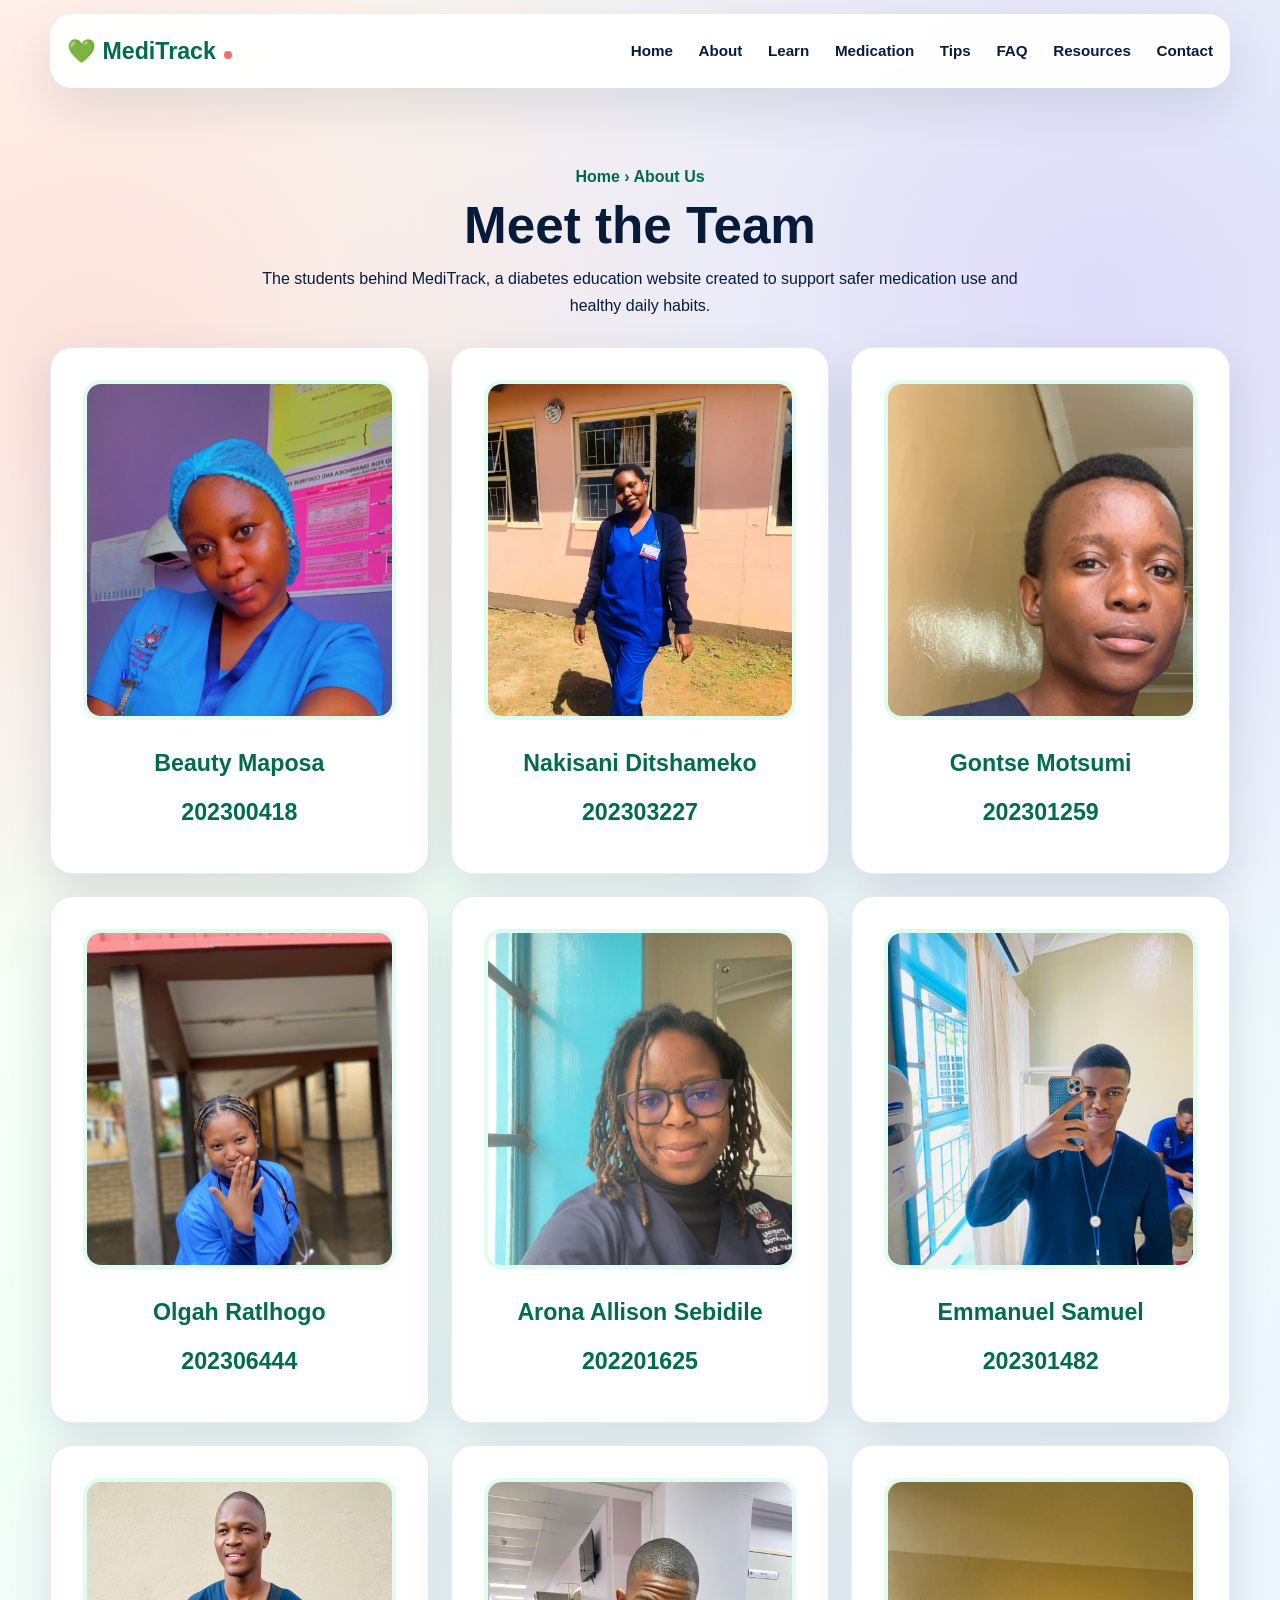
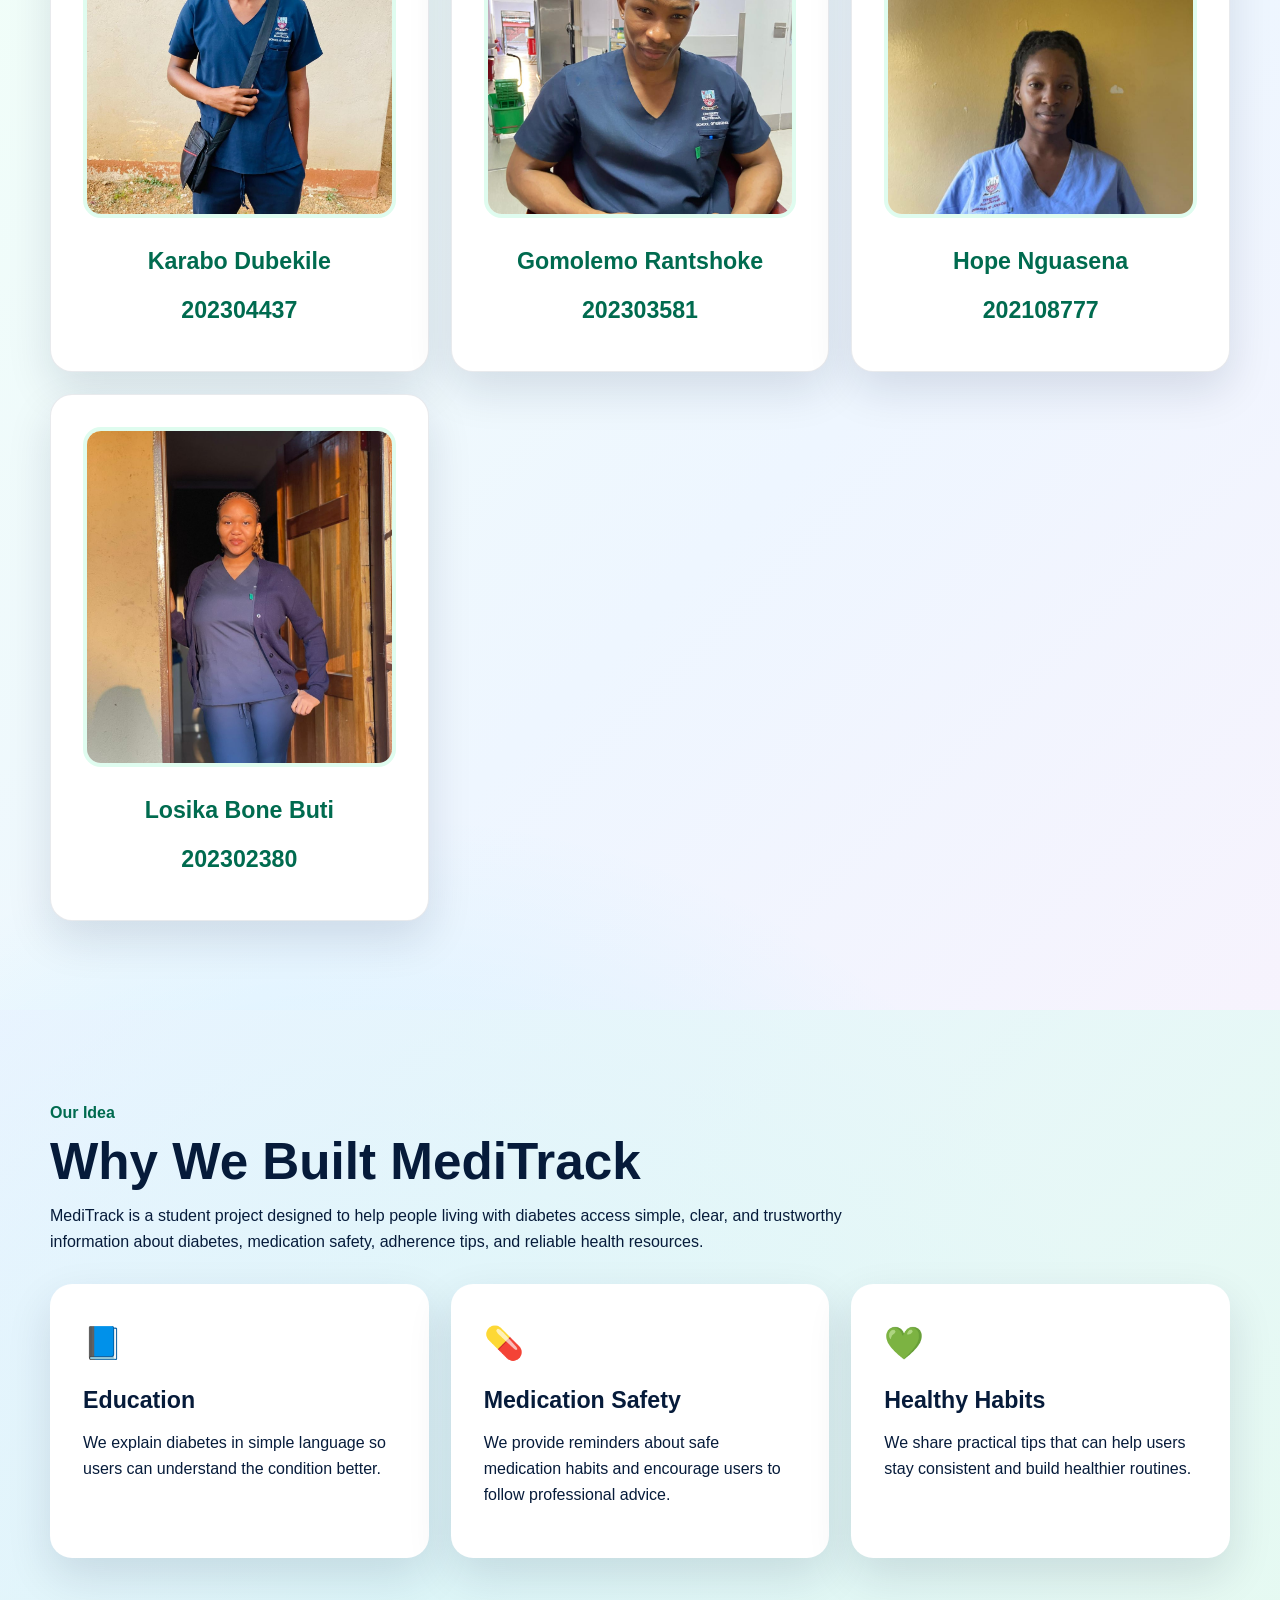
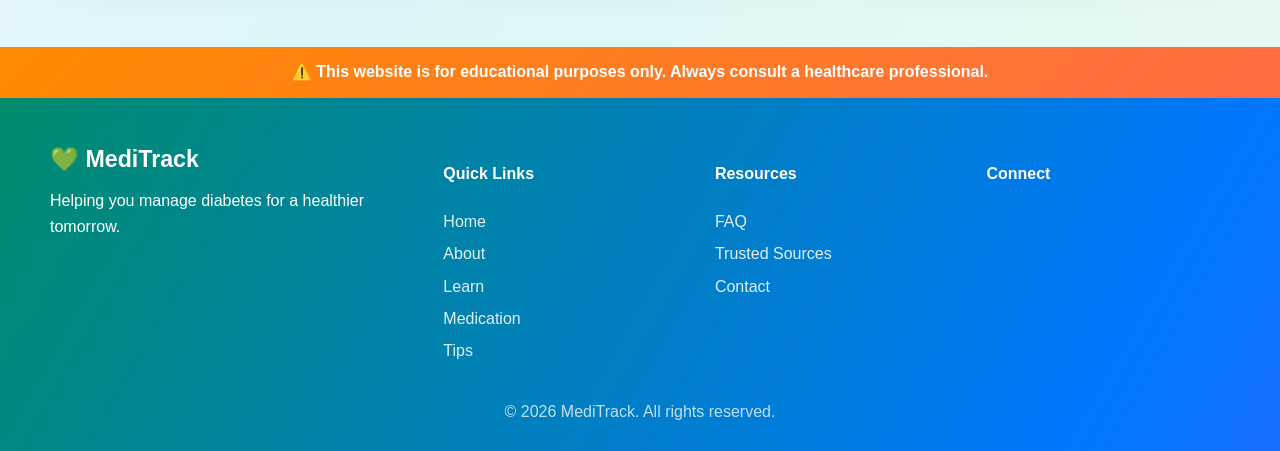
==== about.html @ a0a6e4c6 "Add files via upload" ====
<!doctype html>
<html lang="en">
  <head>
<link rel="icon" href="/favicon.ico">
    <meta charset="UTF-8" />
    <meta name="viewport" content="width=device-width, initial-scale=1.0" />
    <meta name="referrer" content="strict-origin-when-cross-origin" />
    <meta
      name="description"
      content="MediTrack is a static educational website that helps diabetes patients learn about diabetes, medication safety, adherence tips, and trusted health resources."
    />
    <meta name="robots" content="index, follow" />
    <title>MediTrack | About Us</title>
    <link rel="stylesheet" href="style.css" />
    <script src="script.js" defer></script>
  </head>
  <body>
    <header class="site-header">
      <nav aria-label="Main navigation" class="navbar container">
        <a aria-label="MediTrack Home" class="logo" href="index.html"
          >💚 MediTrack</a
        >
        <button
          aria-expanded="false"
          aria-label="Open navigation menu"
          class="menu-toggle"
        >
          ☰
        </button>
        <ul class="nav-links">
          <li><a href="index.html">Home</a></li>
          <li><a href="about.html">About</a></li>
          <li><a href="learn.html">Learn</a></li>
          <li><a href="medication.html">Medication</a></li>
          <li><a href="tips.html">Tips</a></li>
          <li><a href="faq.html">FAQ</a></li>
          <li><a href="resources.html">Resources</a></li>
          <li><a href="contact.html">Contact</a></li>
        </ul>
      </nav>
    </header>

    <main>
      <section class="section-padding" id="about">
        <div class="container">
          <div class="section-title center">
            <span class="breadcrumb">Home › About Us</span>
            <h2>Meet the Team</h2>
            <p>
              The students behind MediTrack, a diabetes education website
              created to support safer medication use and healthy daily habits.
            </p>
          </div>

          <div class="team-grid">
            <article class="team-card">
              <img width="300" height="200" loading="lazy"
                src="imgs/student1.jpg"
                alt="Team member 1"
                class="team-img"
              />
              <h3>Beauty Maposa</h3>
              <h3>202300418</h3>
            </article>
            <article class="team-card">
              <img width="300" height="200" loading="lazy"
                src="imgs/student2.jpg"
                alt="Team member 2"
                class="team-img"
              />
              <h3>Nakisani Ditshameko</h3>
              <h3>202303227</h3>
            </article>
            <article class="team-card">
              <img width="300" height="200" loading="lazy"
                src="imgs/student3.jpg"
                alt="Team member 3"
                class="team-img"
              />
              <h3>Gontse Motsumi</h3>
              <h3>202301259</h3>
            </article>
            <article class="team-card">
              <img width="300" height="200" loading="lazy"
                src="imgs/student4.jpg"
                alt="Team member 4"
                class="team-img"
              />
              <h3>Olgah Ratlhogo</h3>
              <h3>202306444</h3>
            </article>
            <article class="team-card">
              <img width="300" height="200" loading="lazy"
                src="imgs/student5.jpg"
                alt="Team member 5"
                class="team-img"
              />
              <h3>Arona Allison Sebidile</h3>
              <h3>202201625</h3>
            </article>
            <article class="team-card">
              <img width="300" height="200" loading="lazy"
                src="imgs/student6.jpg"
                alt="Team member 6"
                class="team-img"
              />
              <h3>Emmanuel Samuel</h3>
              <h3>202301482</h3>
            </article>
            <article class="team-card">
              <img width="300" height="200" loading="lazy"
                src="imgs/student7.jpg"
                alt="Team member 7"
                class="team-img"
              />
              <h3>Karabo Dubekile</h3>
              <h3>202304437</h3>
            </article>
            <article class="team-card">
              <img width="300" height="200" loading="lazy"
                src="imgs/student8.jpg"
                alt="Team member 8"
                class="team-img"
              />
              <h3>Gomolemo Rantshoke</h3>
              <h3>202303581</h3>
            </article>
            <article class="team-card">
              <img width="300" height="200" loading="lazy"
                src="imgs/student9.jpg"
                alt="Team member 9"
                class="team-img"
              />
              <h3>Hope Nguasena</h3>
              <h3>202108777</h3>
            </article>
            <article class="team-card">
              <img width="300" height="200" loading="lazy"
                src="imgs/student10.jpg"
                alt="Team member 10"
                class="team-img"
              />
              <h3>Losika Bone Buti</h3>
              <h3>202302380</h3>
            </article>
          </div>
        </div>
      </section>

      <section class="section-padding soft-bg" id="project-idea">
        <div class="container">
          <div class="section-title">
            <span class="breadcrumb">Our Idea</span>
            <h2>Why We Built MediTrack</h2>
            <p>
              MediTrack is a student project designed to help people living with
              diabetes access simple, clear, and trustworthy information about
              diabetes, medication safety, adherence tips, and reliable health
              resources.
            </p>
          </div>
          <div class="card-grid three">
            <article class="panel">
              <span class="about-icon">📘</span>
              <h3>Education</h3>
              <p>
                We explain diabetes in simple language so users can understand
                the condition better.
              </p>
            </article>
            <article class="panel">
              <span class="about-icon">💊</span>
              <h3>Medication Safety</h3>
              <p>
                We provide reminders about safe medication habits and encourage
                users to follow professional advice.
              </p>
            </article>
            <article class="panel">
              <span class="about-icon">💚</span>
              <h3>Healthy Habits</h3>
              <p>
                We share practical tips that can help users stay consistent and
                build healthier routines.
              </p>
            </article>
          </div>
        </div>
      </section>
    </main>

    <footer class="site-footer">
      <div class="disclaimer">
        ⚠️ This website is for educational purposes only. Always consult a
        healthcare professional.
      </div>
      <div class="container footer-grid">
        <div>
          <h3>💚 MediTrack</h3>
          <p>Helping you manage diabetes for a healthier tomorrow.</p>
        </div>
        <div>
          <h4>Quick Links</h4>
          <a href="index.html">Home</a><a href="about.html">About</a
          ><a href="learn.html">Learn</a><a href="medication.html">Medication</a
          ><a href="tips.html">Tips</a>
        </div>
        <div>
          <h4>Resources</h4>
          <a href="faq.html">FAQ</a><a href="resources.html">Trusted Sources</a
          ><a href="contact.html">Contact</a>
        </div>
        <div><h4>Connect</h4></div>
      </div>
      <p class="copyright">© 2026 MediTrack. All rights reserved.</p>
    </footer>
  </body>
</html>
---- style.css ----
:root {
  --green: #087a4a;
  --green-dark: #075438;
  --green-soft: #eaf7f0;
  --blue-soft: #eaf3ff;
  --yellow-soft: #fff7df;
  --red-soft: #fff0f0;
  --purple-soft: #f4efff;
  --text: #061b3a;
  --muted: #53627a;
  --white: #ffffff;
  --border: #dfe9e5;
  --shadow: 0 10px 30px rgba(6, 27, 58, 0.08);
  --radius: 22px;
}

* {
  box-sizing: border-box;
}
html {
  scroll-behavior: smooth;
}
body {
  margin: 0;
  font-family: Arial, Helvetica, sans-serif;
  color: var(--text);
  background: #f8fbfa;
  line-height: 1.65;
}
a {
  color: inherit;
}
img,
iframe {
  max-width: 100%;
}
.container {
  width: min(1180px, calc(100% - 32px));
  margin: 0 auto;
}
.section-padding {
  padding: clamp(48px, 7vw, 92px) 0;
}
.soft-bg {
  background: linear-gradient(180deg, #f2faf6, #ffffff);
}

.site-header {
  position: sticky;
  top: 0;
  z-index: 20;
  background: rgba(255, 255, 255, 0.96);
  border-bottom: 1px solid var(--border);
  backdrop-filter: blur(12px);
}
.navbar {
  display: flex;
  justify-content: space-between;
  align-items: center;
  min-height: 72px;
  gap: 16px;
}
.logo {
  font-weight: 800;
  font-size: 1.35rem;
  color: var(--green);
  text-decoration: none;
}
.nav-links {
  display: flex;
  gap: clamp(12px, 2vw, 28px);
  list-style: none;
  padding: 0;
  margin: 0;
  align-items: center;
}
.nav-links a {
  text-decoration: none;
  font-weight: 700;
  font-size: 0.95rem;
}
.nav-links a:hover {
  color: var(--green);
}
.menu-toggle {
  display: none;
  border: 0;
  background: var(--green);
  color: white;
  border-radius: 10px;
  padding: 8px 12px;
  font-size: 1.25rem;
}

.hero {
  background:
    radial-gradient(circle at 80% 15%, #dff5e9 0 18%, transparent 19%), #fff;
}
.hero-grid {
  display: grid;
  grid-template-columns: 1.05fr 0.95fr;
  gap: clamp(32px, 6vw, 80px);
  align-items: center;
}
.badge {
  display: inline-block;
  background: var(--blue-soft);
  color: #12619b;
  border-radius: 999px;
  padding: 6px 12px;
  font-weight: 700;
  font-size: 0.85rem;
}
h1 {
  font-size: clamp(2.45rem, 6vw, 5rem);
  line-height: 1.05;
  margin: 20px 0;
}
h2 {
  font-size: clamp(2rem, 4vw, 3.5rem);
  line-height: 1.1;
  margin: 0 0 12px;
}
h3 {
  margin: 0 0 10px;
  font-size: clamp(1.15rem, 2vw, 1.45rem);
}
p {
  margin-top: 0;
}
.hero-content p {
  font-size: clamp(1rem, 2vw, 1.25rem);
  max-width: 630px;
}
.button-row {
  display: flex;
  gap: 14px;
  flex-wrap: wrap;
  margin-top: 24px;
}
.btn {
  display: inline-flex;
  align-items: center;
  justify-content: center;
  min-height: 48px;
  padding: 12px 20px;
  border-radius: 14px;
  text-decoration: none;
  font-weight: 800;
}
.btn.primary {
  background: var(--green);
  color: white;
}
.btn.secondary {
  border: 2px solid var(--green);
  color: var(--green);
  background: white;
}
.hero-illustration {
  min-height: 360px;
  background: var(--green-soft);
  border-radius: 38% 62% 45% 55%;
  display: grid;
  place-items: center;
  position: relative;
  overflow: hidden;
}
.meter-card {
  width: min(220px, 46vw);
  aspect-ratio: 3/4;
  border-radius: 32px;
  background: linear-gradient(160deg, #1f6fb7, #75bde9);
  border: 10px solid #0a3d65;
  display: grid;
  place-content: center;
  color: white;
  box-shadow: var(--shadow);
}
.meter-value {
  font-size: clamp(3rem, 7vw, 5rem);
  font-weight: 900;
  line-height: 1;
}
.meter-unit {
  text-align: center;
  font-weight: 700;
}
.pill-bottle {
  position: absolute;
  right: 10%;
  bottom: 16%;
  width: 92px;
  height: 120px;
  border-radius: 20px;
  background: white;
  display: grid;
  place-items: center;
  color: var(--green);
  font-size: 2.5rem;
  box-shadow: var(--shadow);
}

.section-title {
  margin-bottom: 28px;
  max-width: 800px;
}
.section-title.center {
  text-align: center;
  margin-inline: auto;
}
.section-title.compact {
  margin-top: 42px;
}
.breadcrumb {
  display: block;
  color: var(--muted);
  font-weight: 700;
  margin-bottom: 8px;
}
.stats-grid,
.card-grid,
.video-grid,
.med-grid,
.contact-grid {
  display: grid;
  gap: 22px;
}
.stats-grid {
  grid-template-columns: repeat(3, 1fr);
}
.card-grid.three {
  grid-template-columns: repeat(3, 1fr);
}
.video-grid.two {
  grid-template-columns: repeat(2, 1fr);
}
.mini-card,
.feature-card,
.info-card,
.panel,
.video-card,
.source-card,
.resources-card,
.motivation-card {
  background: var(--white);
  border: 1px solid var(--border);
  border-radius: var(--radius);
  padding: clamp(20px, 3vw, 32px);
  box-shadow: var(--shadow);
}
.mini-card .icon,
.feature-card span,
.source-card span {
  font-size: 2rem;
  display: inline-block;
  margin-bottom: 12px;
}
.feature-card {
  text-decoration: none;
  transition:
    transform 0.2s ease,
    box-shadow 0.2s ease;
}
.feature-card:hover,
.source-card:hover,
.video-card:hover {
  transform: translateY(-4px);
}
.feature-card.green {
  background: var(--green-soft);
}
.feature-card.blue {
  background: var(--blue-soft);
}
.feature-card.yellow {
  background: var(--yellow-soft);
}

.video-card h3 {
  margin-bottom: 14px;
}
.video-frame {
  width: 100%;
  aspect-ratio: 16 / 9;
  border-radius: 16px;
  overflow: hidden;
  background: #d9eef5;
  border: 1px solid var(--border);
}
.video-frame iframe {
  width: 100%;
  height: 100%;
  border: 0;
  display: block;
}
.watch-link,
.source a,
.source-card a,
.link-list a {
  display: inline-block;
  margin-top: 12px;
  color: var(--green);
  font-weight: 900;
  text-decoration: none;
}
.watch-link:hover,
.source a:hover,
.source-card a:hover,
.link-list a:hover {
  text-decoration: underline;
}

.info-stack {
  display: grid;
  gap: 22px;
}
.info-card {
  display: grid;
  grid-template-columns: 1fr 180px;
  gap: 28px;
  align-items: center;
}
.round-icon {
  width: 150px;
  height: 150px;
  border-radius: 50%;
  background: var(--green-soft);
  display: grid;
  place-items: center;
  font-size: 4rem;
  margin-inline: auto;
}
.source {
  color: var(--green);
  font-weight: 900;
  margin-top: 14px;
}

.med-grid {
  grid-template-columns: 1.2fr 0.9fr 0.9fr;
  align-items: stretch;
}
.large-panel {
  grid-row: span 2;
}
.dos {
  background: var(--green-soft);
}
.donts {
  background: var(--red-soft);
}
.warning {
  grid-column: span 2;
  background: var(--yellow-soft);
}
.number-list {
  counter-reset: item;
  list-style: none;
  padding: 0;
}
.number-list li {
  margin-bottom: 14px;
  padding-left: 42px;
  position: relative;
}
.number-list li::before {
  counter-increment: item;
  content: counter(item);
  position: absolute;
  left: 0;
  top: 0;
  width: 28px;
  height: 28px;
  border-radius: 50%;
  background: var(--green);
  color: white;
  display: grid;
  place-items: center;
  font-weight: 900;
}
.top-gap {
  margin-top: 24px;
}

.tips-layout {
  display: grid;
  grid-template-columns: 1.5fr 0.7fr;
  gap: 22px;
  align-items: stretch;
}
.tip-list {
  list-style: none;
  padding: 0;
  margin: 0;
  display: grid;
  gap: 18px;
}
.tip-list li {
  display: flex;
  gap: 14px;
}
.tip-list span {
  flex: 0 0 42px;
  height: 42px;
  border-radius: 12px;
  background: var(--green-soft);
  display: grid;
  place-items: center;
}
.motivation-card {
  background: var(--green-soft);
  text-align: center;
  display: grid;
  place-content: center;
}
.motivation-card p {
  font-size: 1.35rem;
  font-weight: 900;
  color: var(--green-dark);
}
.motivation-card span {
  font-size: 3rem;
}

.faq-list {
  display: grid;
  gap: 14px;
}
details {
  background: white;
  border: 1px solid var(--border);
  border-radius: 16px;
  padding: 18px 22px;
  box-shadow: var(--shadow);
}
summary {
  cursor: pointer;
  font-weight: 900;
}
.link-list {
  margin: 0;
  padding-left: 20px;
}
.contact-grid {
  grid-template-columns: repeat(2, 1fr);
}

.site-footer {
  background: #0c2f3f;
  color: white;
}
.disclaimer {
  background: var(--green);
  color: white;
  text-align: center;
  padding: 12px;
  font-weight: 800;
}
.footer-grid {
  display: grid;
  grid-template-columns: 1.5fr repeat(3, 1fr);
  gap: 28px;
  padding: 42px 0 28px;
}
.site-footer a {
  display: block;
  color: white;
  text-decoration: none;
  margin: 6px 0;
  opacity: 0.88;
}
.site-footer a:hover {
  opacity: 1;
  text-decoration: underline;
}
.copyright {
  text-align: center;
  opacity: 0.75;
  padding-bottom: 26px;
  margin: 0;
}

@media (min-width: 1500px) {
  .container {
    width: min(1380px, calc(100% - 80px));
  }
  body {
    font-size: 1.08rem;
  }
  .hero-illustration {
    min-height: 460px;
  }
}

@media (max-width: 980px) {
  .menu-toggle {
    display: inline-flex;
  }
  .nav-links {
    position: absolute;
    top: 72px;
    left: 16px;
    right: 16px;
    flex-direction: column;
    align-items: stretch;
    background: white;
    padding: 16px;
    border: 1px solid var(--border);
    border-radius: 18px;
    box-shadow: var(--shadow);
    display: none;
  }
  .nav-links.open {
    display: flex;
  }
  .nav-links a {
    display: block;
    padding: 10px 12px;
  }
  .hero-grid,
  .info-card,
  .tips-layout,
  .contact-grid {
    grid-template-columns: 1fr;
  }
  .stats-grid,
  .card-grid.three,
  .video-grid.two {
    grid-template-columns: repeat(2, 1fr);
  }
  .med-grid {
    grid-template-columns: 1fr 1fr;
  }
  .large-panel,
  .warning {
    grid-column: span 2;
    grid-row: auto;
  }
  .round-icon {
    width: 120px;
    height: 120px;
    font-size: 3rem;
  }
  .hero-illustration {
    order: -1;
    min-height: 300px;
  }
}

@media (max-width: 640px) {
  .container {
    width: min(100% - 22px, 1180px);
  }
  .section-padding {
    padding: 42px 0;
  }
  .stats-grid,
  .card-grid.three,
  .video-grid.two,
  .med-grid {
    grid-template-columns: 1fr;
  }
  .large-panel,
  .warning {
    grid-column: auto;
  }
  .mini-card,
  .feature-card,
  .info-card,
  .panel,
  .video-card,
  .source-card,
  .resources-card,
  .motivation-card {
    border-radius: 16px;
    padding: 18px;
  }
  .hero-illustration {
    min-height: 250px;
    border-radius: 28px;
  }
  .pill-bottle {
    width: 64px;
    height: 82px;
    font-size: 1.7rem;
  }
  .button-row .btn {
    width: 100%;
  }
  ul,
  ol {
    padding-left: 20px;
  }
  .footer-grid {
    grid-template-columns: 1fr;
    padding: 32px 0 18px;
  }
  .video-frame {
    border-radius: 12px;
  }
}

/* Social media icon footer */
.social-icons {
  display: flex;
  align-items: center;
  gap: 14px;
  margin-top: 10px;
}
.social-icons a {
  width: 42px;
  height: 42px;
  border-radius: 50%;
  display: inline-grid;
  place-items: center;
  background: rgba(255, 255, 255, 0.12);
  transition:
    transform 0.2s ease,
    background 0.2s ease;
}
.social-icons a:hover {
  transform: translateY(-3px);
  background: rgba(255, 255, 255, 0.22);
}
.social-icons svg {
  width: 24px;
  height: 24px;
  fill: #ffffff;
}
.video-card .watch-link {
  font-size: 0.96rem;
}

/* Thumbnail video system */
.video-placeholder {
  position: relative;
  cursor: pointer;
  display: block;
  background: linear-gradient(135deg, #d9eef5, #e8f7ef);
}

.video-placeholder img {
  width: 100%;
  height: 100%;
  object-fit: cover;
  display: block;
  transition:
    transform 0.25s ease,
    filter 0.25s ease;
}

.video-placeholder::after {
  content: "";
  position: absolute;
  inset: 0;
  background: linear-gradient(180deg, rgba(0, 0, 0, 0.08), rgba(0, 0, 0, 0.34));
}

.video-placeholder:hover img,
.video-placeholder:focus img {
  transform: scale(1.03);
  filter: brightness(0.9);
}

.play-btn {
  position: absolute;
  inset: 50% auto auto 50%;
  transform: translate(-50%, -50%);
  z-index: 2;
  width: clamp(58px, 9vw, 82px);
  height: clamp(58px, 9vw, 82px);
  border-radius: 50%;
  display: grid;
  place-items: center;
  background: rgba(255, 255, 255, 0.92);
  color: #e62117;
  font-size: clamp(1.8rem, 4vw, 2.6rem);
  line-height: 1;
  box-shadow: 0 16px 40px rgba(0, 0, 0, 0.24);
  padding-left: 5px;
}

.video-hint {
  position: absolute;
  left: 16px;
  bottom: 14px;
  z-index: 2;
  background: rgba(0, 0, 0, 0.68);
  color: white;
  border-radius: 999px;
  padding: 7px 12px;
  font-weight: 800;
  font-size: 0.9rem;
}

.video-frame iframe {
  width: 100%;
  height: 100%;
  border: 0;
  display: block;
  background: #111;
}

/* ===== Colourful client-approved redesign overrides ===== */
:root {
  --green: #00a86b;
  --green-dark: #006b4f;
  --green-soft: #dffcef;
  --blue: #1e88ff;
  --blue-soft: #e8f3ff;
  --yellow: #ffb020;
  --yellow-soft: #fff2c8;
  --orange: #ff8a00;
  --red-soft: #ffe5ec;
  --pink: #ff4f87;
  --purple: #8b3dff;
  --purple-soft: #efe3ff;
  --teal: #00b8b0;
  --text: #061b3a;
  --border: rgba(6, 27, 58, 0.09);
  --shadow: 0 18px 45px rgba(6, 27, 58, 0.12);
}

body {
  background:
    radial-gradient(circle at 7% 4%, rgba(0, 168, 107, 0.16), transparent 24%),
    radial-gradient(
      circle at 93% 2%,
      rgba(139, 61, 255, 0.13),
      transparent 26%
    ),
    linear-gradient(135deg, #f5fff9 0%, #f4f9ff 46%, #fff7fb 100%);
}

.site-header {
  top: 14px;
  width: min(1180px, calc(100% - 32px));
  margin: 0 auto;
  border-radius: 22px;
  border: 1px solid rgba(255, 255, 255, 0.75);
  box-shadow: 0 18px 50px rgba(6, 27, 58, 0.1);
}
.logo {
  color: var(--green-dark);
}
.nav-links a {
  color: #071b3f;
}
.nav-links a:hover {
  color: var(--green);
}

.hero {
  background:
    radial-gradient(
      circle at 78% 30%,
      rgba(0, 168, 107, 0.18) 0 20%,
      transparent 21%
    ),
    radial-gradient(
      circle at 68% 57%,
      rgba(30, 136, 255, 0.11) 0 18%,
      transparent 19%
    ),
    linear-gradient(135deg, #ffffff 0%, #f2fff8 50%, #edf7ff 100%);
  overflow: hidden;
}
.hero-content h1 {
  color: #061b3a;
  max-width: 720px;
}
.badge {
  background: linear-gradient(135deg, #e7fff3, #eaf3ff);
  color: var(--green-dark);
  border: 1px solid rgba(0, 168, 107, 0.22);
}
.btn.primary {
  background: linear-gradient(135deg, #00a86b, #00c778);
  color: #fff;
  box-shadow: 0 14px 28px rgba(0, 168, 107, 0.28);
}
.btn.secondary {
  border: 2px solid rgba(0, 168, 107, 0.35);
  color: var(--green-dark);
  background: #fff;
  box-shadow: 0 12px 24px rgba(6, 27, 58, 0.07);
}
.btn:hover {
  transform: translateY(-2px);
  transition: 0.2s ease;
}

.hero-illustration {
  min-height: 430px;
  border-radius: 38px;
  background:
    radial-gradient(
      circle at 72% 26%,
      rgba(255, 176, 32, 0.7) 0 10%,
      transparent 11%
    ),
    radial-gradient(
      circle at 25% 20%,
      rgba(0, 184, 176, 0.18),
      transparent 30%
    ),
    linear-gradient(145deg, #dffcef, #e8f3ff);
  box-shadow:
    inset 0 0 0 1px rgba(255, 255, 255, 0.7),
    var(--shadow);
}
.meter-card {
  background: linear-gradient(160deg, #063b78, #1e88ff 60%, #8dd8ff);
  border-color: #09285c;
  transform: rotate(-4deg);
}
.pill-bottle {
  background: linear-gradient(180deg, #22c55e, #009e68);
  color: white;
  right: 8%;
  bottom: 12%;
}

.mini-card,
.feature-card,
.info-card,
.panel,
.video-card,
.source-card,
.resources-card,
.motivation-card {
  border: 1px solid rgba(255, 255, 255, 0.78);
  box-shadow: var(--shadow);
}
.mini-card:nth-child(1),
.source-card:nth-child(1) {
  background: linear-gradient(135deg, #dffcef, #ffffff);
}
.mini-card:nth-child(2),
.source-card:nth-child(2) {
  background: linear-gradient(135deg, #ffe5ec, #ffffff);
}
.mini-card:nth-child(3),
.source-card:nth-child(3) {
  background: linear-gradient(135deg, #efe3ff, #ffffff);
}
.feature-card.green {
  background: linear-gradient(135deg, #63e6a4, #dffcef);
}
.feature-card.blue {
  background: linear-gradient(135deg, #74b9ff, #e8f3ff);
}
.feature-card.yellow {
  background: linear-gradient(135deg, #ffd36b, #fff2c8);
}
.feature-card span,
.mini-card .icon,
.source-card span {
  width: 64px;
  height: 64px;
  border-radius: 22px;
  display: grid;
  place-items: center;
  color: white;
  background: linear-gradient(135deg, #00a86b, #1e88ff);
  box-shadow: 0 12px 26px rgba(0, 168, 107, 0.22);
}
.feature-card.blue span {
  background: linear-gradient(135deg, #1e88ff, #005be8);
}
.feature-card.yellow span {
  background: linear-gradient(135deg, #ffb020, #ff8a00);
}

.soft-bg {
  background: linear-gradient(
    135deg,
    rgba(232, 243, 255, 0.78),
    rgba(223, 252, 239, 0.78)
  );
}
#learn {
  background: linear-gradient(135deg, #ffffff, #eef7ff);
}
#medication {
  background: linear-gradient(135deg, #eafff4, #f6fbff);
}
#tips {
  background: linear-gradient(135deg, #fff7dd, #fff);
}
#faq {
  background: linear-gradient(135deg, #f3e8ff, #eef7ff);
}
#resources {
  background: linear-gradient(135deg, #ffffff, #fff0f6);
}
#contact {
  background: linear-gradient(135deg, #e8f3ff, #dffcef);
}

.breadcrumb {
  color: var(--green-dark);
}
.round-icon {
  background: linear-gradient(135deg, #dffcef, #e8f3ff);
  box-shadow: inset 0 0 0 8px rgba(255, 255, 255, 0.62);
}
.dos {
  background: linear-gradient(135deg, #dffcef, #ffffff);
}
.donts {
  background: linear-gradient(135deg, #ffe5ec, #ffffff);
}
.warning {
  background: linear-gradient(135deg, #fff2c8, #ffffff);
}
.number-list li::before {
  background: linear-gradient(135deg, #00a86b, #1e88ff);
}
.tip-list span {
  background: linear-gradient(135deg, #00a86b, #1e88ff);
  color: #fff;
}
.motivation-card {
  background: linear-gradient(135deg, #fff2c8, #dffcef);
}
.video-card:nth-child(odd) {
  background: linear-gradient(135deg, #dff9ff, #ffffff);
}
.video-card:nth-child(even) {
  background: linear-gradient(135deg, #ffe5ec, #ffffff);
}
.video-placeholder {
  background: linear-gradient(135deg, #00b8b0, #1e88ff);
}
.watch-link,
.source a,
.source-card a,
.link-list a {
  color: var(--green-dark);
}

.site-footer {
  background: linear-gradient(135deg, #008c69 0%, #0678d8 52%, #8b3dff 100%);
}
.disclaimer {
  background: linear-gradient(135deg, #ff8a00, #ff4f87);
}
.social-icons a {
  background: rgba(255, 255, 255, 0.18);
}

@media (max-width: 980px) {
  .site-header {
    top: 0;
    width: 100%;
    border-radius: 0;
  }
  .hero-illustration {
    min-height: 320px;
  }
}

/* ===== EXTRA COLOUR + ANIMATION BOOST ===== */
:root {
  --cyan: #00d4ff;
  --lime: #8cff66;
  --coral: #ff6b6b;
  --violet: #9b5cff;
  --deep-blue: #173bff;
}
body {
  background:
    radial-gradient(
      circle at 8% 10%,
      rgba(255, 107, 107, 0.18),
      transparent 18%
    ),
    radial-gradient(
      circle at 86% 8%,
      rgba(155, 92, 255, 0.22),
      transparent 22%
    ),
    radial-gradient(circle at 30% 88%, rgba(0, 212, 255, 0.2), transparent 24%),
    linear-gradient(135deg, #fffaf2 0%, #f1fff8 28%, #eef6ff 58%, #fff0fb 100%);
}
.site-header {
  animation: slideDown 0.75s ease both;
}
.logo {
  font-size: 1.45rem;
}
.logo::after {
  content: "";
  display: inline-block;
  width: 8px;
  height: 8px;
  border-radius: 50%;
  background: var(--coral);
  margin-left: 8px;
  animation: pulse 1.4s infinite;
}
.nav-links a {
  position: relative;
}
.nav-links a::after {
  content: "";
  position: absolute;
  left: 0;
  bottom: -8px;
  width: 0;
  height: 3px;
  border-radius: 99px;
  background: linear-gradient(
    90deg,
    var(--green),
    var(--blue),
    var(--purple),
    var(--pink)
  );
  transition: width 0.25s ease;
}
.nav-links a:hover::after {
  width: 100%;
}
.hero {
  position: relative;
  min-height: calc(100vh - 80px);
  display: grid;
  align-items: center;
  background:
    radial-gradient(
      circle at 75% 25%,
      rgba(255, 176, 32, 0.28),
      transparent 16%
    ),
    radial-gradient(
      circle at 90% 75%,
      rgba(255, 79, 135, 0.18),
      transparent 20%
    ),
    linear-gradient(125deg, #ffffff 0%, #effff7 34%, #eaf4ff 67%, #fff0f8 100%);
}
.hero::before,
.hero::after {
  content: "";
  position: absolute;
  border-radius: 999px;
  filter: blur(1px);
  opacity: 0.85;
  z-index: 0;
}
.hero::before {
  width: 150px;
  height: 150px;
  left: 5%;
  top: 18%;
  background: linear-gradient(135deg, #ffb020, #ff6b6b);
  animation: float 5s ease-in-out infinite;
}
.hero::after {
  width: 105px;
  height: 105px;
  right: 7%;
  bottom: 12%;
  background: linear-gradient(135deg, #00d4ff, #9b5cff);
  animation: float 6s ease-in-out infinite reverse;
}
.hero-grid {
  position: relative;
  z-index: 1;
}
.hero-content {
  animation: fadeUp 0.9s ease both;
}
.hero-content h1 span {
  background: linear-gradient(90deg, #00a86b, #1e88ff, #8b3dff, #ff4f87);
  -webkit-background-clip: text;
  background-clip: text;
  color: transparent !important;
}
.hero-content p {
  font-weight: 600;
  color: #33415f;
}
.badge {
  box-shadow: 0 10px 30px rgba(0, 168, 107, 0.18);
}
.btn {
  transition:
    transform 0.25s ease,
    box-shadow 0.25s ease;
}
.btn.primary {
  background: linear-gradient(135deg, #00a86b, #00d4ff, #173bff);
  background-size: 180% 180%;
  animation: gradientShift 4s ease infinite;
}
.btn.secondary {
  border-color: transparent;
  background:
    linear-gradient(white, white) padding-box,
    linear-gradient(135deg, #00a86b, #00d4ff, #9b5cff, #ff4f87) border-box;
}
.btn:hover {
  transform: translateY(-5px) scale(1.03);
  box-shadow: 0 18px 42px rgba(30, 136, 255, 0.25);
}
.hero-illustration {
  animation: fadeScale 0.9s 0.15s ease both;
  position: relative;
}
.hero-illustration::before {
  content: "";
  position: absolute;
  width: 230px;
  height: 230px;
  border-radius: 50%;
  background: conic-gradient(
    from 80deg,
    #00a86b,
    #00d4ff,
    #9b5cff,
    #ffb020,
    #00a86b
  );
  opacity: 0.22;
  animation: spin 12s linear infinite;
}
.meter-card {
  animation: float 4.5s ease-in-out infinite;
  z-index: 1;
}
.pill-bottle {
  animation: float 3.7s ease-in-out infinite reverse;
  z-index: 2;
}
.meter-value {
  animation: pulseText 2.2s ease-in-out infinite;
}
.stats-grid,
.card-grid,
.video-grid,
.info-stack,
.med-grid,
.tips-layout,
.faq-list,
.contact-grid {
  perspective: 900px;
}
.mini-card,
.feature-card,
.info-card,
.panel,
.video-card,
.source-card,
.resources-card,
.motivation-card,
details {
  transition:
    transform 0.28s ease,
    box-shadow 0.28s ease,
    filter 0.28s ease,
    opacity 0.5s ease;
  opacity: 0;
  transform: translateY(28px);
}
.mini-card.reveal,
.feature-card.reveal,
.info-card.reveal,
.panel.reveal,
.video-card.reveal,
.source-card.reveal,
.resources-card.reveal,
.motivation-card.reveal,
details.reveal {
  opacity: 1;
  transform: translateY(0);
}
.mini-card:hover,
.feature-card:hover,
.info-card:hover,
.panel:hover,
.video-card:hover,
.source-card:hover,
.resources-card:hover,
.motivation-card:hover,
details:hover {
  transform: translateY(-10px) rotateX(2deg);
  box-shadow: 0 25px 65px rgba(6, 27, 58, 0.18);
  filter: saturate(1.08);
}
.feature-card.green {
  background: linear-gradient(135deg, #00c878, #9cffc7);
}
.feature-card.blue {
  background: linear-gradient(135deg, #1e88ff, #b8e4ff);
}
.feature-card.yellow {
  background: linear-gradient(135deg, #ffb020, #ffe58a);
}
.feature-card strong {
  display: inline-flex;
  margin-top: 10px;
  background: rgba(255, 255, 255, 0.65);
  padding: 8px 13px;
  border-radius: 999px;
}
.mini-card:nth-child(1) {
  background: linear-gradient(135deg, #dffcef, #c8fff1);
  border-bottom: 6px solid #00a86b;
}
.mini-card:nth-child(2) {
  background: linear-gradient(135deg, #ffe5ec, #ffeac2);
  border-bottom: 6px solid #ff4f87;
}
.mini-card:nth-child(3) {
  background: linear-gradient(135deg, #efe3ff, #dff6ff);
  border-bottom: 6px solid #8b3dff;
}
.info-card:nth-child(1) {
  background: linear-gradient(135deg, #ffffff, #dffcef);
}
.info-card:nth-child(2) {
  background: linear-gradient(135deg, #ffffff, #efe3ff);
}
.info-card:nth-child(3) {
  background: linear-gradient(135deg, #ffffff, #fff2c8);
}
.info-card:nth-child(4) {
  background: linear-gradient(135deg, #ffffff, #e8f3ff);
}
.round-icon {
  animation: softBounce 3s ease-in-out infinite;
}
.info-card:nth-child(2) .round-icon {
  animation-delay: 0.4s;
}
.info-card:nth-child(3) .round-icon {
  animation-delay: 0.8s;
}
.info-card:nth-child(4) .round-icon {
  animation-delay: 1.2s;
}
.video-card:nth-child(1) {
  background: linear-gradient(135deg, #dff9ff, #ffffff);
  border-top: 7px solid #00d4ff;
}
.video-card:nth-child(2) {
  background: linear-gradient(135deg, #ffe5ec, #ffffff);
  border-top: 7px solid #ff4f87;
}
.play-btn {
  animation: pulsePlay 1.7s infinite;
}
.dos {
  border-left: 7px solid #00a86b;
}
.donts {
  border-left: 7px solid #ff4f87;
}
.warning {
  border-left: 7px solid #ffb020;
}
.large-panel {
  background: linear-gradient(135deg, #ffffff, #e8f3ff 48%, #fff2c8);
}
.number-list li::before {
  animation: pulse 2s infinite;
}
.source-card:nth-child(1) {
  background: linear-gradient(135deg, #dffcef, #e8f3ff);
}
.source-card:nth-child(2) {
  background: linear-gradient(135deg, #fff2c8, #dffcef);
}
.source-card:nth-child(3) {
  background: linear-gradient(135deg, #ffe5ec, #efe3ff);
}
.contact-grid .panel:first-child {
  background: linear-gradient(135deg, #e8f3ff, #dffcef);
}
.contact-grid .panel:last-child {
  background: linear-gradient(135deg, #fff2c8, #ffe5ec);
}
.site-footer {
  background: linear-gradient(120deg, #008c69, #0077ff, #8b3dff, #ff4f87);
  background-size: 260% 260%;
  animation: gradientShift 8s ease infinite;
}
.disclaimer {
  animation: gradientShift 5s ease infinite;
  background-size: 200% 200%;
}
@keyframes fadeUp {
  from {
    opacity: 0;
    transform: translateY(35px);
  }
  to {
    opacity: 1;
    transform: translateY(0);
  }
}
@keyframes fadeScale {
  from {
    opacity: 0;
    transform: scale(0.92);
  }
  to {
    opacity: 1;
    transform: scale(1);
  }
}
@keyframes slideDown {
  from {
    opacity: 0;
    transform: translateY(-22px);
  }
  to {
    opacity: 1;
    transform: translateY(0);
  }
}
@keyframes float {
  0%,
  100% {
    transform: translateY(0) rotate(-4deg);
  }
  50% {
    transform: translateY(-18px) rotate(2deg);
  }
}
@keyframes spin {
  to {
    transform: rotate(360deg);
  }
}
@keyframes pulse {
  0%,
  100% {
    transform: scale(1);
  }
  50% {
    transform: scale(1.18);
  }
}
@keyframes pulseText {
  0%,
  100% {
    transform: scale(1);
  }
  50% {
    transform: scale(1.06);
  }
}
@keyframes pulsePlay {
  0%,
  100% {
    box-shadow:
      0 16px 40px rgba(0, 0, 0, 0.24),
      0 0 0 0 rgba(255, 255, 255, 0.75);
  }
  50% {
    box-shadow:
      0 16px 40px rgba(0, 0, 0, 0.24),
      0 0 0 16px rgba(255, 255, 255, 0);
  }
}
@keyframes softBounce {
  0%,
  100% {
    transform: translateY(0);
  }
  50% {
    transform: translateY(-8px);
  }
}
@keyframes gradientShift {
  0%,
  100% {
    background-position: 0% 50%;
  }
  50% {
    background-position: 100% 50%;
  }
}
@media (prefers-reduced-motion: reduce) {
  *,
  *::before,
  *::after {
    animation: none !important;
    transition: none !important;
    scroll-behavior: auto !important;
  }
  .mini-card,
  .feature-card,
  .info-card,
  .panel,
  .video-card,
  .source-card,
  .resources-card,
  .motivation-card,
  details {
    opacity: 1;
    transform: none;
  }
}
/* Local illustrated video thumbnails - no external image needed */
.local-video-thumb {
  position: absolute;
  inset: 0;
  display: grid;
  align-content: center;
  gap: 8px;
  padding: 26px;
  color: white;
  overflow: hidden;
  background:
    radial-gradient(
      circle at 78% 24%,
      rgba(255, 255, 255, 0.35) 0 0,
      transparent 18%
    ),
    radial-gradient(
      circle at 18% 85%,
      rgba(255, 255, 255, 0.2) 0 0,
      transparent 22%
    ),
    linear-gradient(135deg, #00b8b0, #1e88ff 50%, #7c4dff);
}
.video-card:nth-child(even) .local-video-thumb {
  background:
    radial-gradient(
      circle at 80% 20%,
      rgba(255, 255, 255, 0.34) 0 0,
      transparent 18%
    ),
    radial-gradient(
      circle at 18% 86%,
      rgba(255, 255, 255, 0.2) 0 0,
      transparent 22%
    ),
    linear-gradient(135deg, #ff4f87, #ff9f1c 52%, #7c4dff);
}
.local-video-thumb strong {
  position: relative;
  z-index: 2;
  max-width: 72%;
  font-size: clamp(1.25rem, 2.5vw, 2rem);
  line-height: 1.05;
  text-shadow: 0 8px 28px rgba(0, 0, 0, 0.25);
}
.local-video-thumb small {
  position: relative;
  z-index: 2;
  width: fit-content;
  background: rgba(255, 255, 255, 0.2);
  border: 1px solid rgba(255, 255, 255, 0.28);
  border-radius: 999px;
  padding: 6px 10px;
  font-weight: 800;
}
.thumb-circle {
  position: absolute;
  right: 24px;
  top: 50%;
  transform: translateY(-50%);
  width: 118px;
  height: 118px;
  border-radius: 50%;
  display: grid;
  place-items: center;
  font-size: 3.4rem;
  background: rgba(255, 255, 255, 0.26);
  box-shadow:
    inset 0 0 0 12px rgba(255, 255, 255, 0.16),
    0 18px 55px rgba(0, 0, 0, 0.22);
  backdrop-filter: blur(6px);
}
.thumb-pill {
  position: absolute;
  border-radius: 999px;
  opacity: 0.9;
  filter: drop-shadow(0 12px 20px rgba(0, 0, 0, 0.18));
}
.thumb-one {
  width: 82px;
  height: 26px;
  background: #fff;
  right: 122px;
  bottom: 42px;
  transform: rotate(-22deg);
}
.thumb-two {
  width: 72px;
  height: 26px;
  background: #ffd166;
  right: 44px;
  bottom: 36px;
  transform: rotate(24deg);
}

/* ===== About / Team page ===== */
.team-grid {
  display: grid;
  grid-template-columns: repeat(3, 1fr);
  gap: 22px;
}

.team-card {
  background: var(--white);
  border: 1px solid var(--border);
  border-radius: var(--radius);
  padding: clamp(20px, 3vw, 32px);
  box-shadow: var(--shadow);
  text-align: center;
  transition:
    transform 0.2s ease,
    box-shadow 0.2s ease;
}

.team-card:hover {
  transform: translateY(-4px);
}

.team-img {
  width: 100%;
  height: 260px;
  object-fit: cover;
  object-position: center;
  border-radius: 18px;
  margin-bottom: 16px;
  border: 4px solid var(--green-soft);
}

.team-card h3 {
  color: var(--green-dark);
}

.team-card p {
  color: var(--muted);
  font-weight: 700;
}

.about-icon {
  font-size: 2rem;
  display: inline-block;
  margin-bottom: 12px;
}

@media (max-width: 980px) {
  .team-grid {
    grid-template-columns: repeat(2, 1fr);
  }
}

@media (max-width: 640px) {
  .team-grid {
    grid-template-columns: 1fr;
  }
  .team-img {
    height: 230px;
  }
}

.team-img {
  width: 100%;
  height: 340px;
  object-fit: cover;
  object-position: top;
  border-radius: 18px;
  margin-bottom: 16px;
}


/* Fill the row when a video card is removed but the support/resource card remains. */
.video-grid.two > .resources-card:only-child,
.video-grid.two > .motivation-card:only-child,
.video-grid.two > .panel:only-child {
  grid-column: 1 / -1;
}
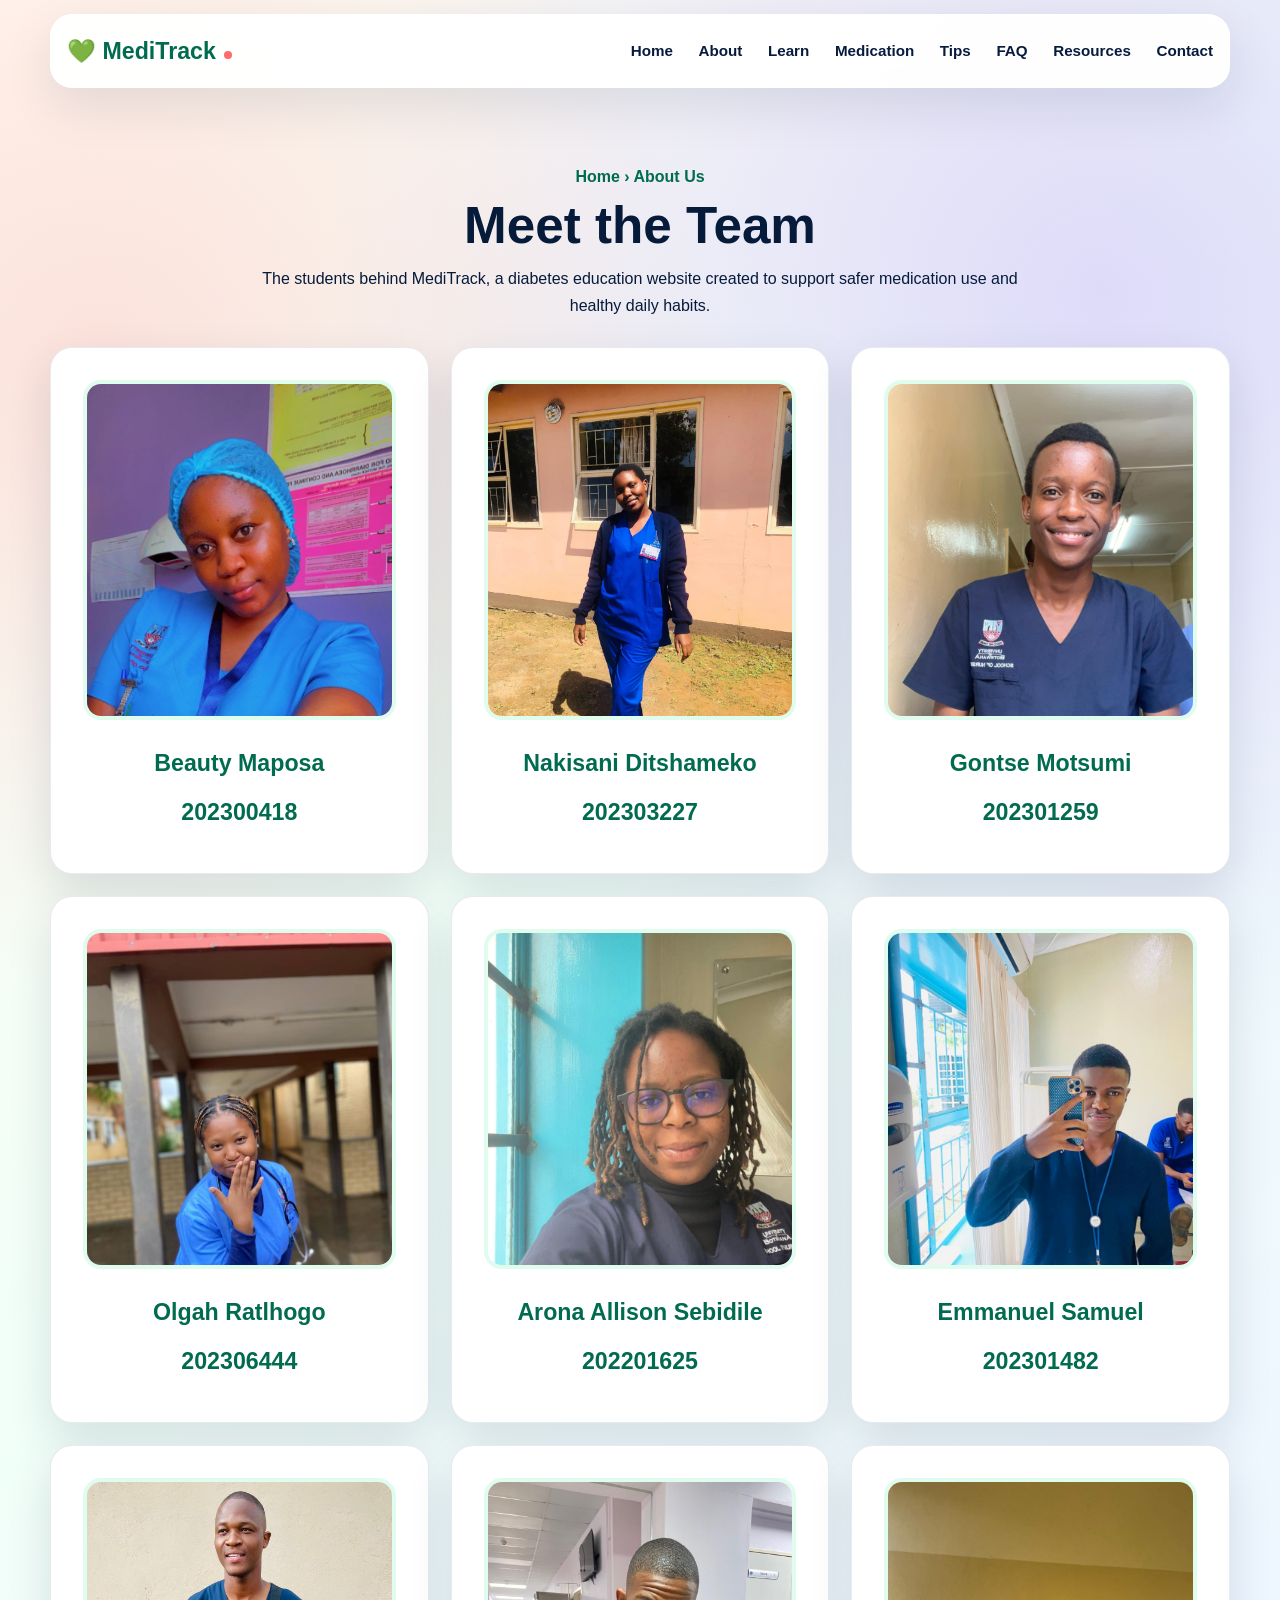
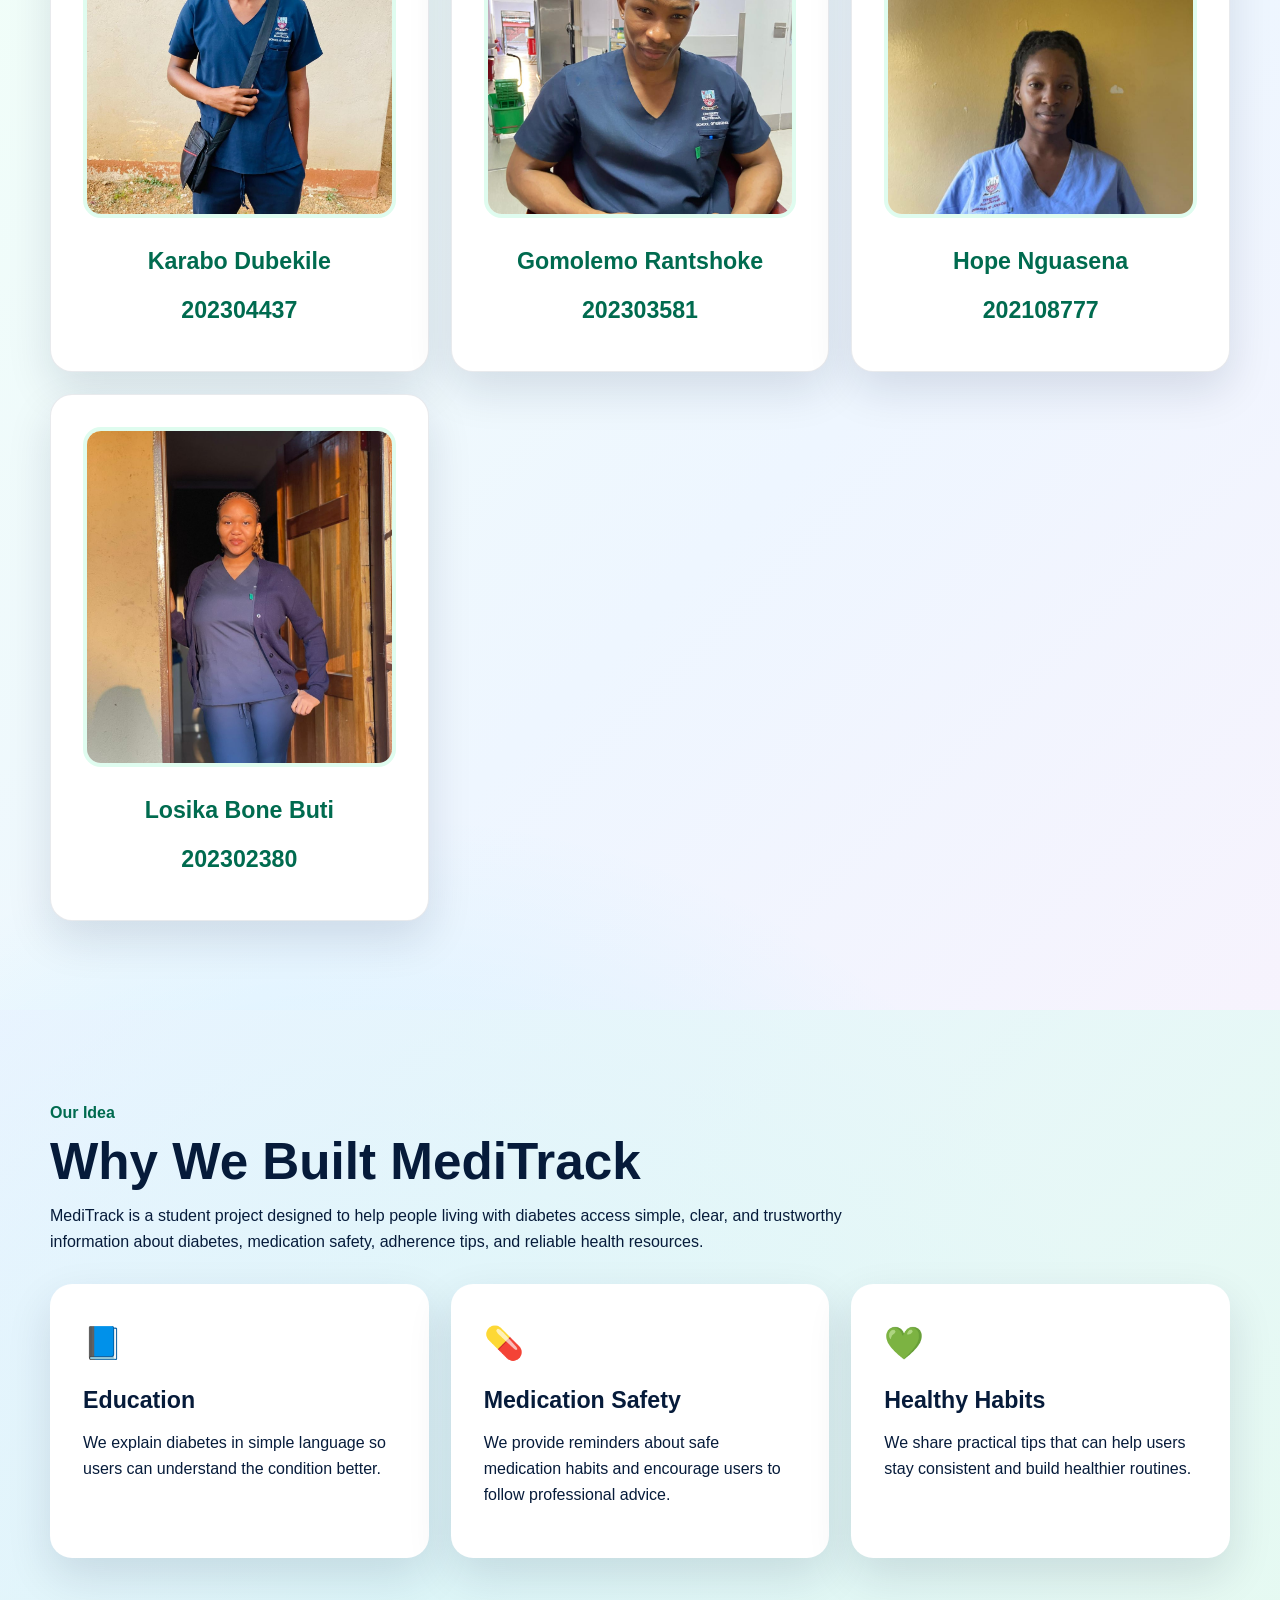
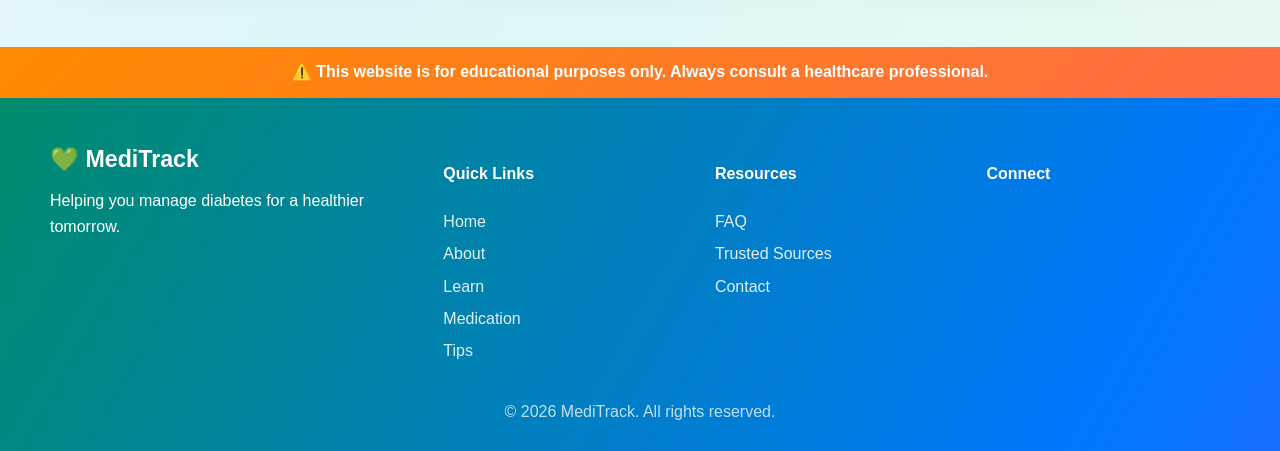
==== commit 3cbd7c89: "Student 3 img change" ====
--- a/about.html
+++ b/about.html
@@ -73,7 +73,7 @@
             </article>
             <article class="team-card">
               <img width="300" height="200" loading="lazy"
-                src="imgs/student3.jpg"
+                src="imgs/student3.jfif"
                 alt="Team member 3"
                 class="team-img"
               />
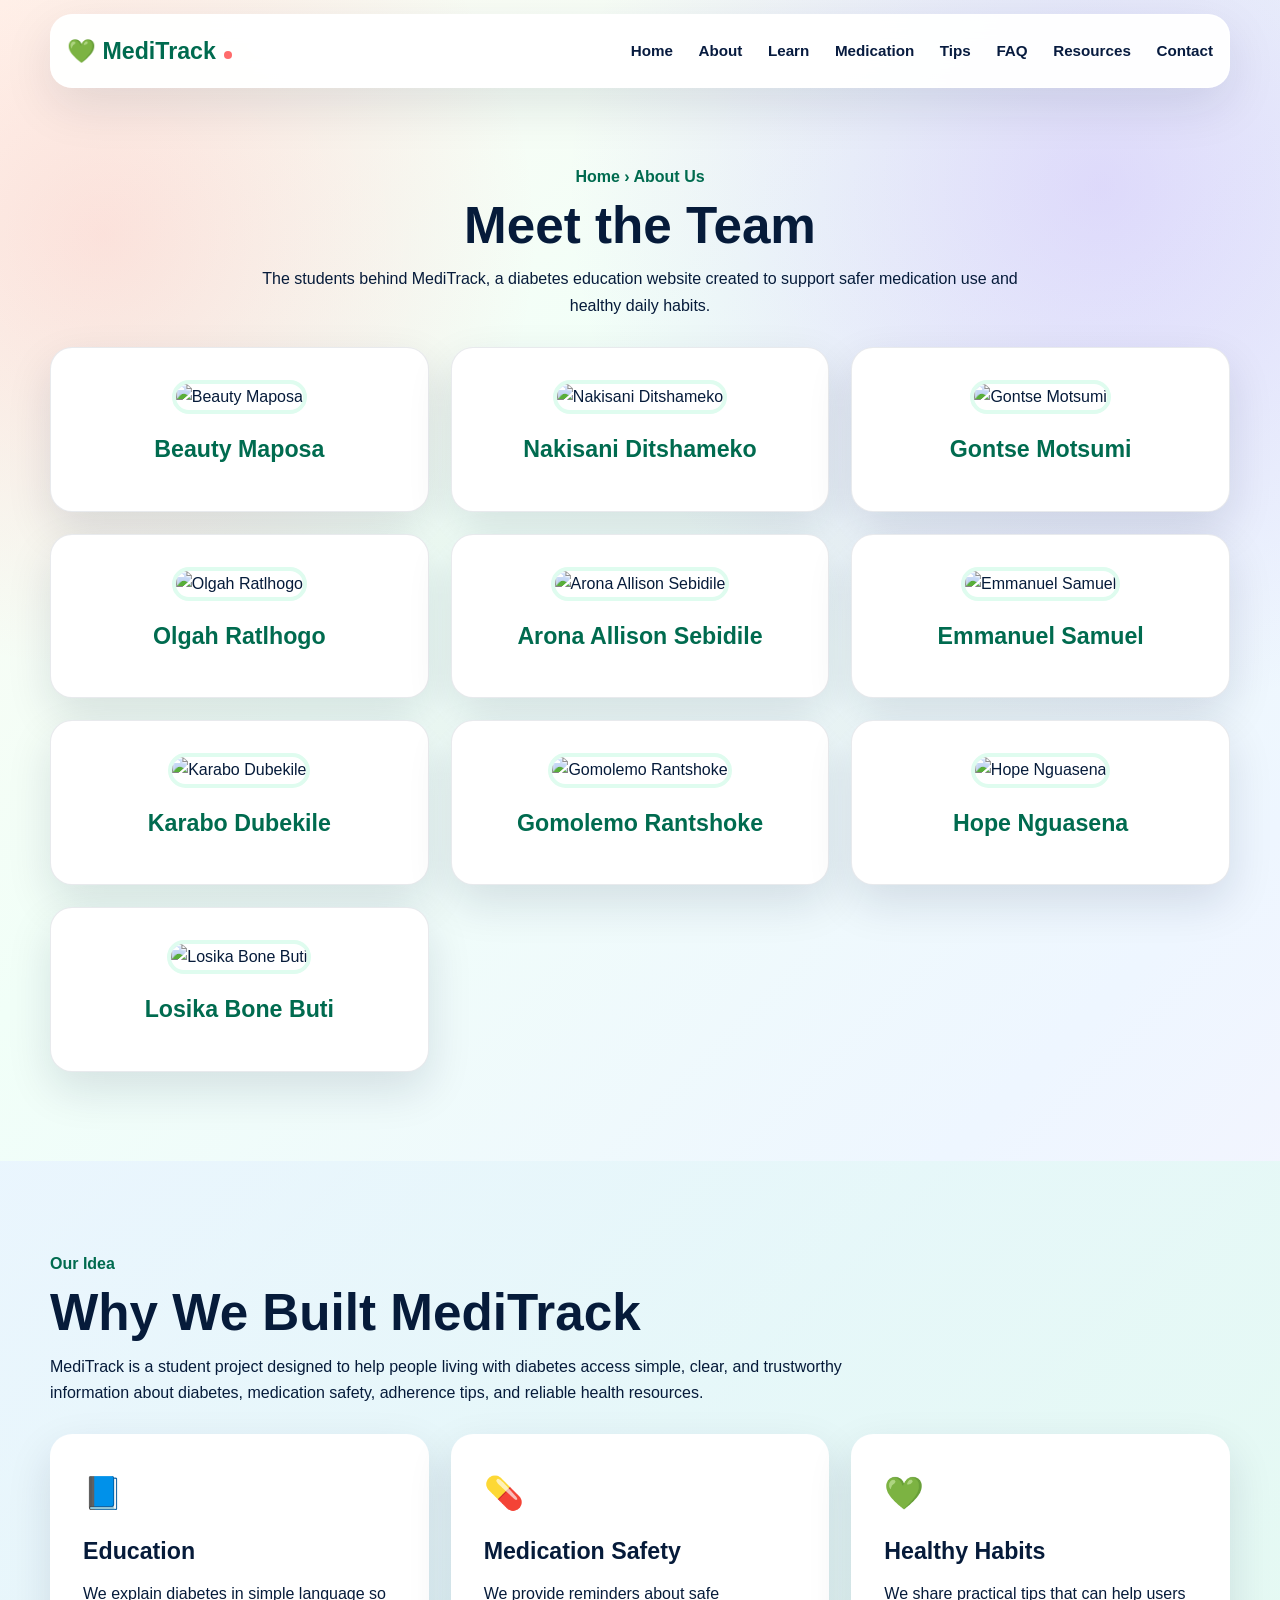
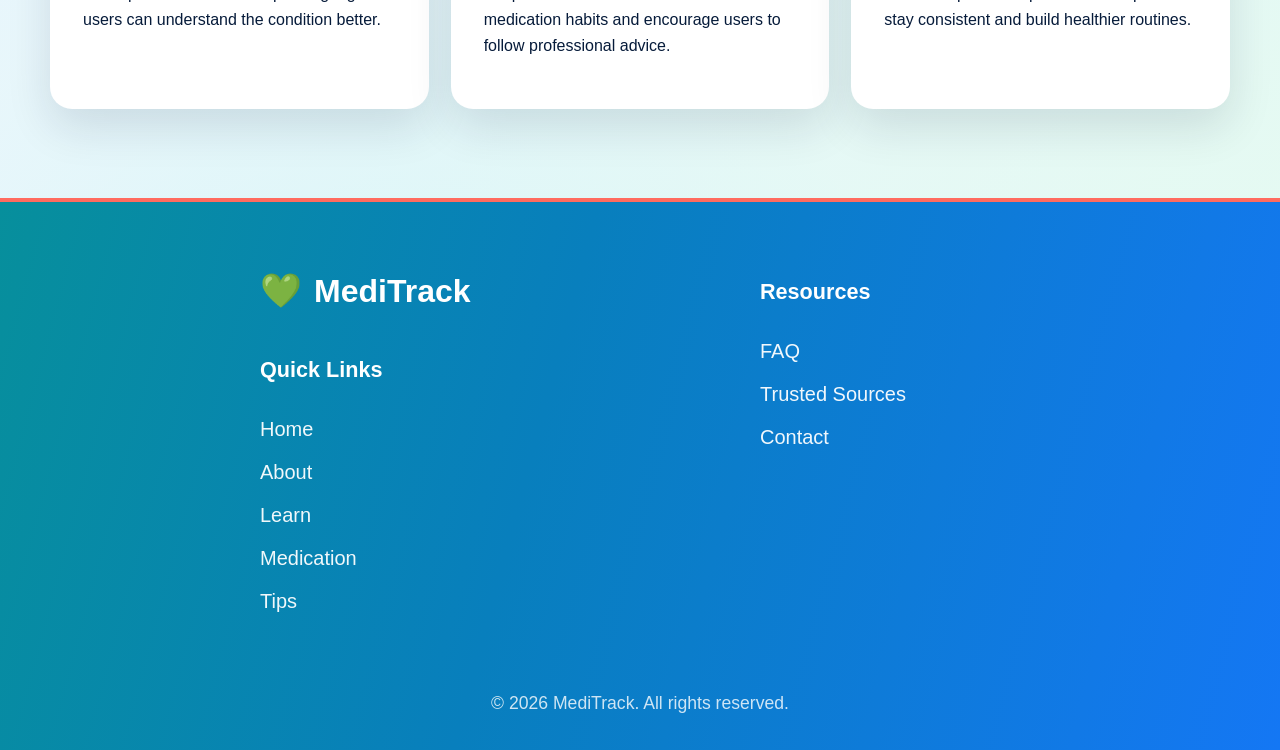
==== commit 98c40cd1: "updated" ====
--- a/about.html
+++ b/about.html
@@ -52,98 +52,7 @@
             </p>
           </div>
 
-          <div class="team-grid">
-            <article class="team-card">
-              <img width="300" height="200" loading="lazy"
-                src="imgs/student1.jpg"
-                alt="Team member 1"
-                class="team-img"
-              />
-              <h3>Beauty Maposa</h3>
-              <h3>202300418</h3>
-            </article>
-            <article class="team-card">
-              <img width="300" height="200" loading="lazy"
-                src="imgs/student2.jpg"
-                alt="Team member 2"
-                class="team-img"
-              />
-              <h3>Nakisani Ditshameko</h3>
-              <h3>202303227</h3>
-            </article>
-            <article class="team-card">
-              <img width="300" height="200" loading="lazy"
-                src="imgs/student3.jfif"
-                alt="Team member 3"
-                class="team-img"
-              />
-              <h3>Gontse Motsumi</h3>
-              <h3>202301259</h3>
-            </article>
-            <article class="team-card">
-              <img width="300" height="200" loading="lazy"
-                src="imgs/student4.jpg"
-                alt="Team member 4"
-                class="team-img"
-              />
-              <h3>Olgah Ratlhogo</h3>
-              <h3>202306444</h3>
-            </article>
-            <article class="team-card">
-              <img width="300" height="200" loading="lazy"
-                src="imgs/student5.jpg"
-                alt="Team member 5"
-                class="team-img"
-              />
-              <h3>Arona Allison Sebidile</h3>
-              <h3>202201625</h3>
-            </article>
-            <article class="team-card">
-              <img width="300" height="200" loading="lazy"
-                src="imgs/student6.jpg"
-                alt="Team member 6"
-                class="team-img"
-              />
-              <h3>Emmanuel Samuel</h3>
-              <h3>202301482</h3>
-            </article>
-            <article class="team-card">
-              <img width="300" height="200" loading="lazy"
-                src="imgs/student7.jpg"
-                alt="Team member 7"
-                class="team-img"
-              />
-              <h3>Karabo Dubekile</h3>
-              <h3>202304437</h3>
-            </article>
-            <article class="team-card">
-              <img width="300" height="200" loading="lazy"
-                src="imgs/student8.jpg"
-                alt="Team member 8"
-                class="team-img"
-              />
-              <h3>Gomolemo Rantshoke</h3>
-              <h3>202303581</h3>
-            </article>
-            <article class="team-card">
-              <img width="300" height="200" loading="lazy"
-                src="imgs/student9.jpg"
-                alt="Team member 9"
-                class="team-img"
-              />
-              <h3>Hope Nguasena</h3>
-              <h3>202108777</h3>
-            </article>
-            <article class="team-card">
-              <img width="300" height="200" loading="lazy"
-                src="imgs/student10.jpg"
-                alt="Team member 10"
-                class="team-img"
-              />
-              <h3>Losika Bone Buti</h3>
-              <h3>202302380</h3>
-            </article>
-          </div>
+          <div class="team-grid" id="team-grid"></div>
         </div>
       </section>
 
--- a/style.css
+++ b/style.css
@@ -459,8 +459,9 @@
 }
 .footer-grid {
   display: grid;
-  grid-template-columns: 1.5fr repeat(3, 1fr);
-  gap: 28px;
+  grid-template-columns: repeat(2, minmax(220px, 280px));
+  justify-content: center;
+  gap: 56px;
   padding: 42px 0 28px;
 }
 .site-footer a {
@@ -1581,3 +1582,85 @@
 .video-grid.two > .panel:only-child {
   grid-column: 1 / -1;
 }
+
+/* Shared footer */
+.site-footer {
+  border-top: 4px solid #ff6b5f;
+  background: linear-gradient(105deg, #078f9c 0%, #087fbd 42%, #1477f4 100%);
+  color: #fff;
+  animation: none;
+}
+
+.footer-grid {
+  display: grid;
+  grid-template-columns: 270px 260px;
+  justify-content: center;
+  gap: 0 230px;
+  padding: 72px 0 56px;
+}
+
+.footer-column {
+  display: flex;
+  flex-direction: column;
+  align-items: flex-start;
+}
+
+.footer-brand {
+  display: flex;
+  align-items: center;
+  gap: 12px;
+  margin: 0 0 44px;
+  color: #fff;
+  font-size: 2rem;
+  line-height: 1;
+}
+
+.footer-brand span {
+  font-size: 2.1rem;
+}
+
+.footer-links,
+.footer-resources {
+  display: flex;
+  flex-direction: column;
+  align-items: flex-start;
+}
+
+.footer-column h4 {
+  margin: 0 0 30px;
+  color: #fff;
+  font-size: 1.35rem;
+}
+
+.site-footer a {
+  margin: 0 0 21px;
+  color: rgba(255, 255, 255, 0.94);
+  font-size: 1.25rem;
+  line-height: 1.1;
+  opacity: 1;
+}
+
+.site-footer a:hover,
+.site-footer a:focus-visible {
+  color: #fff;
+  text-decoration: underline;
+}
+
+.copyright {
+  padding: 0 16px 32px;
+  color: rgba(255, 255, 255, 0.8);
+  font-size: 1.1rem;
+  opacity: 1;
+}
+
+@media (max-width: 700px) {
+  .footer-grid {
+    grid-template-columns: 1fr;
+    gap: 44px;
+    padding: 48px 28px 34px;
+  }
+
+  .footer-brand {
+    margin-bottom: 36px;
+  }
+}
